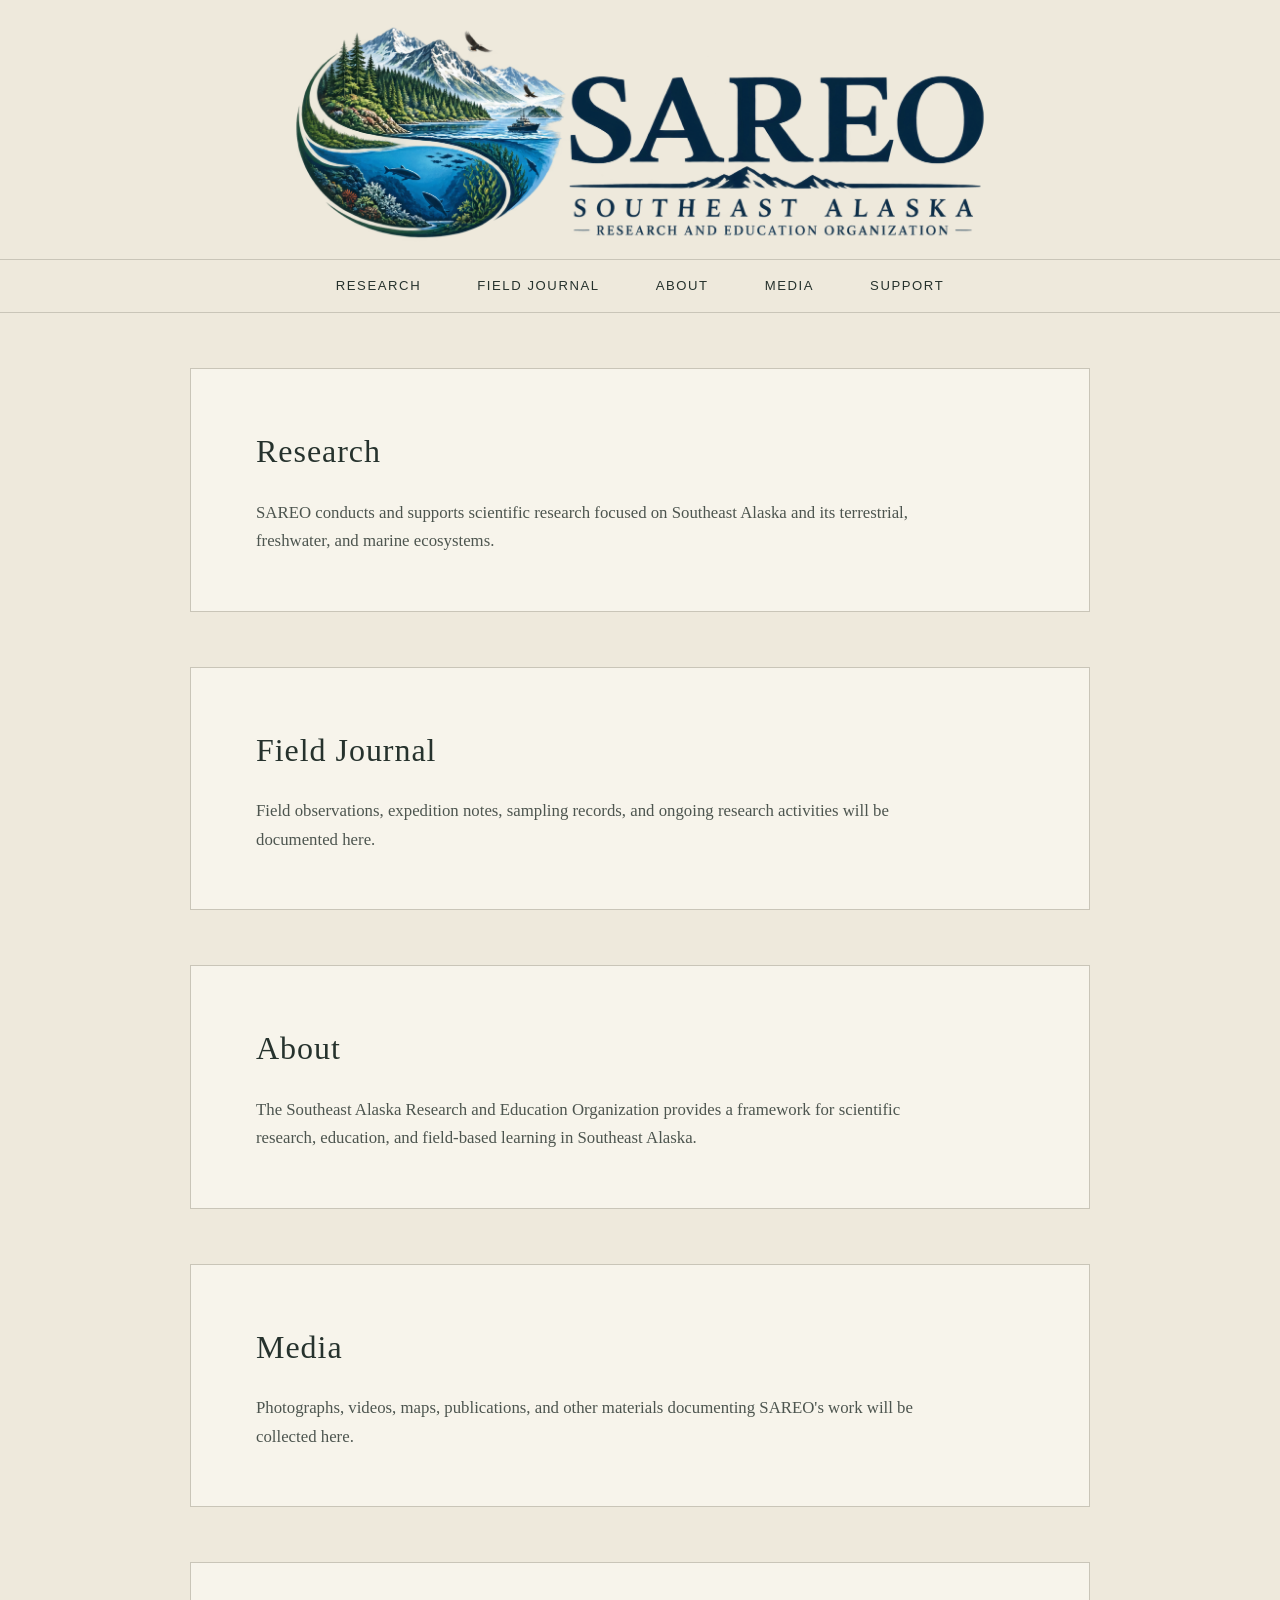
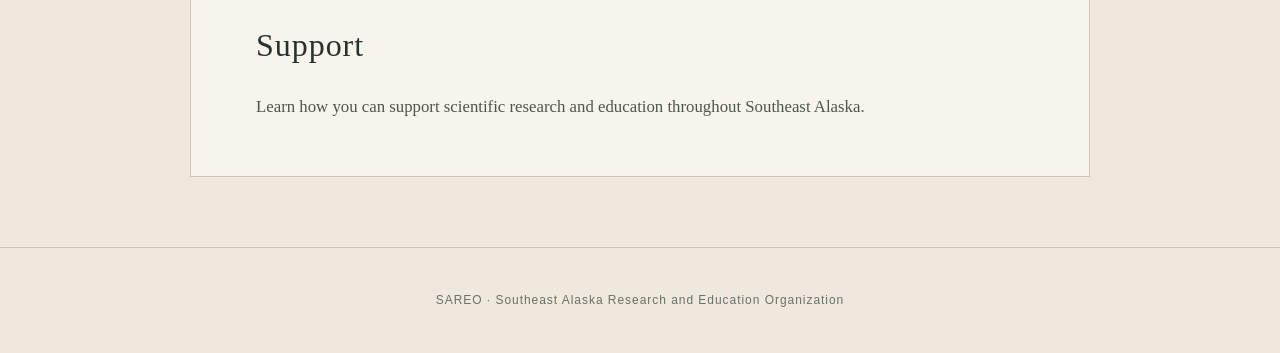
==== about.html @ 26b1ffad "Add about.html for SAREO website" ====
<!DOCTYPE html>
<html lang="en">
<head>
    <meta charset="UTF-8">
    <meta name="viewport" content="width=device-width, initial-scale=1.0">

    <title>SAREO | Southeast Alaska Research and Education Organization</title>

    <link rel="stylesheet" href="style.css">
</head>

<body>

    <header class="site-header">
        <img
            src="SAREOheader.png"
            alt="SAREO — Southeast Alaska Research and Education Organization"
        >
    </header>

    <nav class="navigation">
        <a href="#research">Research</a>
        <a href="#field-journal">Field Journal</a>
        <a href="#about">About</a>
        <a href="#media">Media</a>
        <a href="#support">Support</a>
    </nav>

    <main>

        <section id="research" class="section">
            <h1>Research</h1>
            <p>
                SAREO conducts and supports scientific research focused on
                Southeast Alaska and its terrestrial, freshwater, and marine
                ecosystems.
            </p>
        </section>

        <section id="field-journal" class="section">
            <h1>Field Journal</h1>
            <p>
                Field observations, expedition notes, sampling records, and
                ongoing research activities will be documented here.
            </p>
        </section>

        <section id="about" class="section">
            <h1>About</h1>
            <p>
                The Southeast Alaska Research and Education Organization
                provides a framework for scientific research, education, and
                field-based learning in Southeast Alaska.
            </p>
        </section>

        <section id="media" class="section">
            <h1>Media</h1>
            <p>
                Photographs, videos, maps, publications, and other materials
                documenting SAREO's work will be collected here.
            </p>
        </section>

        <section id="support" class="section">
            <h1>Support</h1>
            <p>
                Learn how you can support scientific research and education
                throughout Southeast Alaska.
            </p>
        </section>

    </main>

    <footer>
        <p>SAREO · Southeast Alaska Research and Education Organization</p>
    </footer>

</body>
</html>
---- style.css ----
/* --------------------------------------------------
   SAREO
   Simple, clean research-organization website
-------------------------------------------------- */

:root {
    --background: #eee9dc;
    --paper: #f7f4eb;
    --text: #26322d;
    --muted: #68716b;
    --line: #c9c5b8;
    --accent: #53685d;
}

/* Basic reset */

* {
    box-sizing: border-box;
}

html {
    scroll-behavior: smooth;
}

body {
    margin: 0;
    background: var(--background);
    color: var(--text);

    font-family:
        Georgia,
        "Times New Roman",
        serif;

    line-height: 1.7;
}

/* Header */

.site-header {
    width: 100%;
    background: var(--background);
    text-align: center;
    padding: 16px 20px 12px;
}

.site-header img {
    display: block;
    width: min(100%, 750px);
    height: auto;
    margin: 0 auto;
}

/* Navigation */

.navigation {
    display: flex;
    justify-content: center;
    align-items: center;
    flex-wrap: wrap;

    border-top: 1px solid var(--line);
    border-bottom: 1px solid var(--line);

    padding: 0 20px;
}

.navigation a {
    color: var(--text);
    text-decoration: none;

    padding: 15px 28px;

    font-family:
        Arial,
        Helvetica,
        sans-serif;

    font-size: 0.82rem;
    letter-spacing: 0.12em;
    text-transform: uppercase;

    transition: background-color 0.2s ease,
                color 0.2s ease;
}

.navigation a:hover {
    background: var(--accent);
    color: var(--paper);
}

/* Main content */

main {
    width: min(100% - 40px, 900px);
    margin: 0 auto;
}

/* Sections */

.section {
    background: var(--paper);

    margin: 55px 0;
    padding: 55px 65px;

    border: 1px solid var(--line);
}

.section h1 {
    margin: 0 0 20px;

    font-size: 2rem;
    font-weight: normal;

    letter-spacing: 0.03em;
}

.section p {
    max-width: 700px;

    margin: 0;

    color: #4d554f;
    font-size: 1.05rem;
}

/* Footer */

footer {
    border-top: 1px solid var(--line);

    padding: 30px 20px;
    margin-top: 70px;

    text-align: center;

    color: var(--muted);

    font-family:
        Arial,
        Helvetica,
        sans-serif;

    font-size: 0.75rem;
    letter-spacing: 0.08em;
}

/* Mobile */

@media (max-width: 600px) {

    .site-header {
        padding: 15px;
    }

    .navigation {
        display: block;
        padding: 0;
    }

    .navigation a {
        display: block;
        text-align: center;
        padding: 12px;
        border-bottom: 1px solid var(--line);
    }

    main {
        width: min(100% - 24px, 900px);
    }

    .section {
        margin: 30px 0;
        padding: 35px 25px;
    }

    .section h1 {
        font-size: 1.7rem;
    }
}
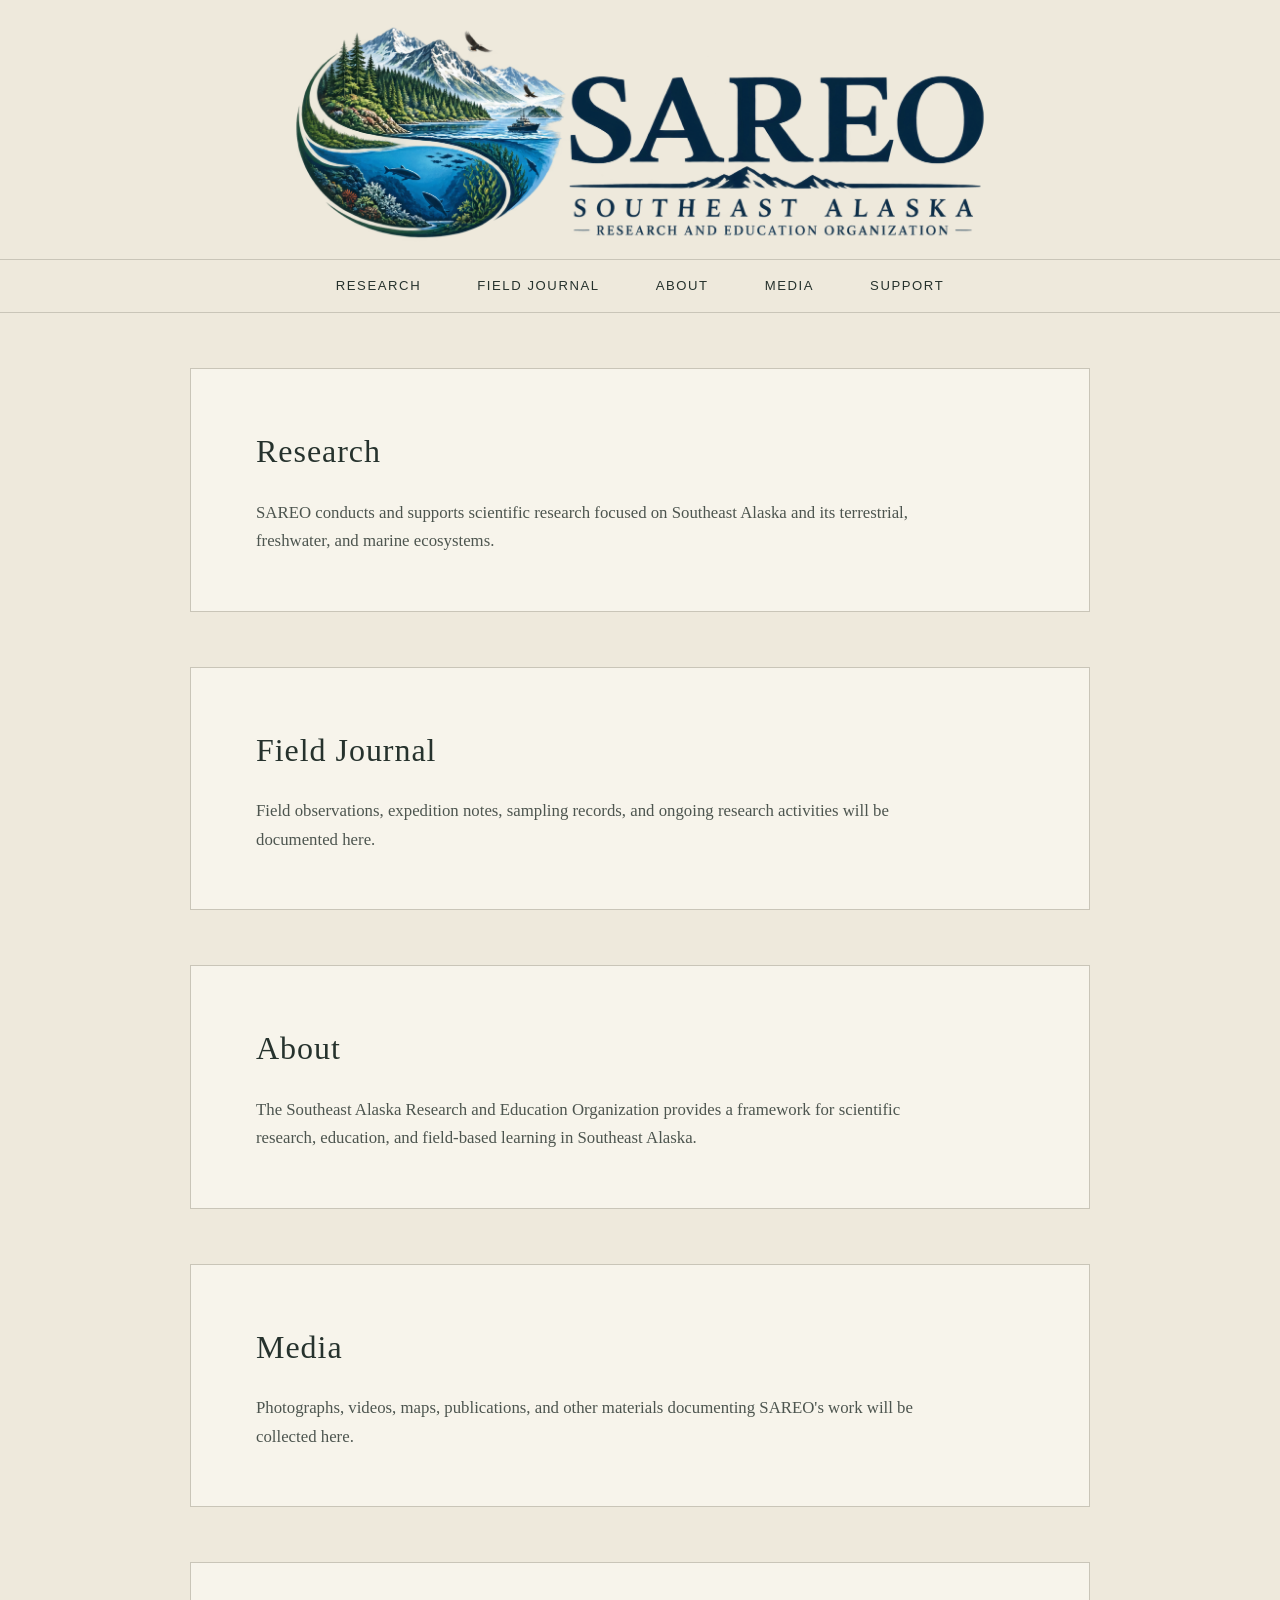
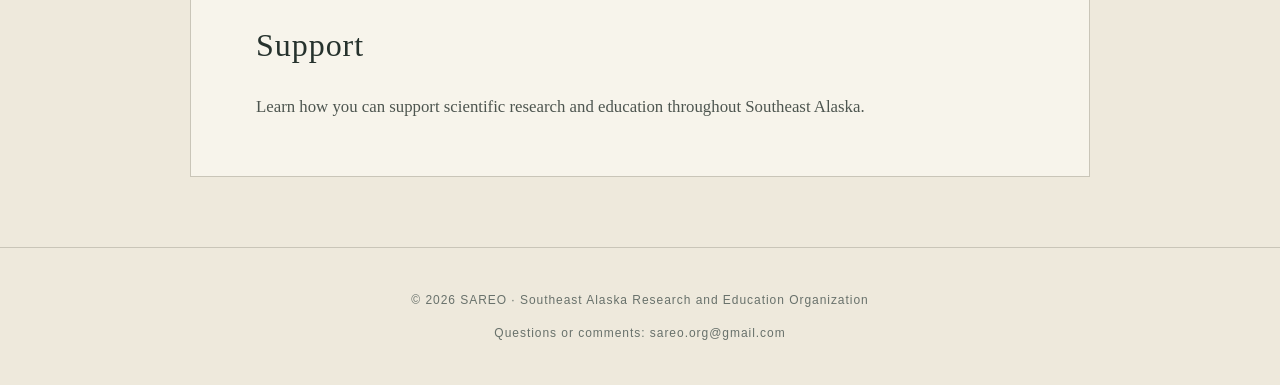
==== commit 88910081: "Modify footer content in about.html Updated footer to include copyright year and contact email." ====
--- a/about.html
+++ b/about.html
@@ -12,19 +12,21 @@
 <body>
 
     <header class="site-header">
+    <a href="index.html">
         <img
             src="SAREOheader.png"
             alt="SAREO — Southeast Alaska Research and Education Organization"
         >
-    </header>
+    </a>
+</header>
 
     <nav class="navigation">
-        <a href="#research">Research</a>
-        <a href="#field-journal">Field Journal</a>
-        <a href="#about">About</a>
-        <a href="#media">Media</a>
-        <a href="#support">Support</a>
-    </nav>
+    <a href="research.html">Research</a>
+    <a href="field-journal.html">Field Journal</a>
+    <a href="about.html">About</a>
+    <a href="media.html">Media</a>
+    <a href="support.html">Support</a>
+</nav>
 
     <main>
 
@@ -73,8 +75,9 @@
     </main>
 
     <footer>
-        <p>SAREO · Southeast Alaska Research and Education Organization</p>
-    </footer>
+    <p>© 2026 SAREO · Southeast Alaska Research and Education Organization</p>
+    <p>Questions or comments: sareo.org@gmail.com</p>
+</footer>
 
 </body>
 </html>
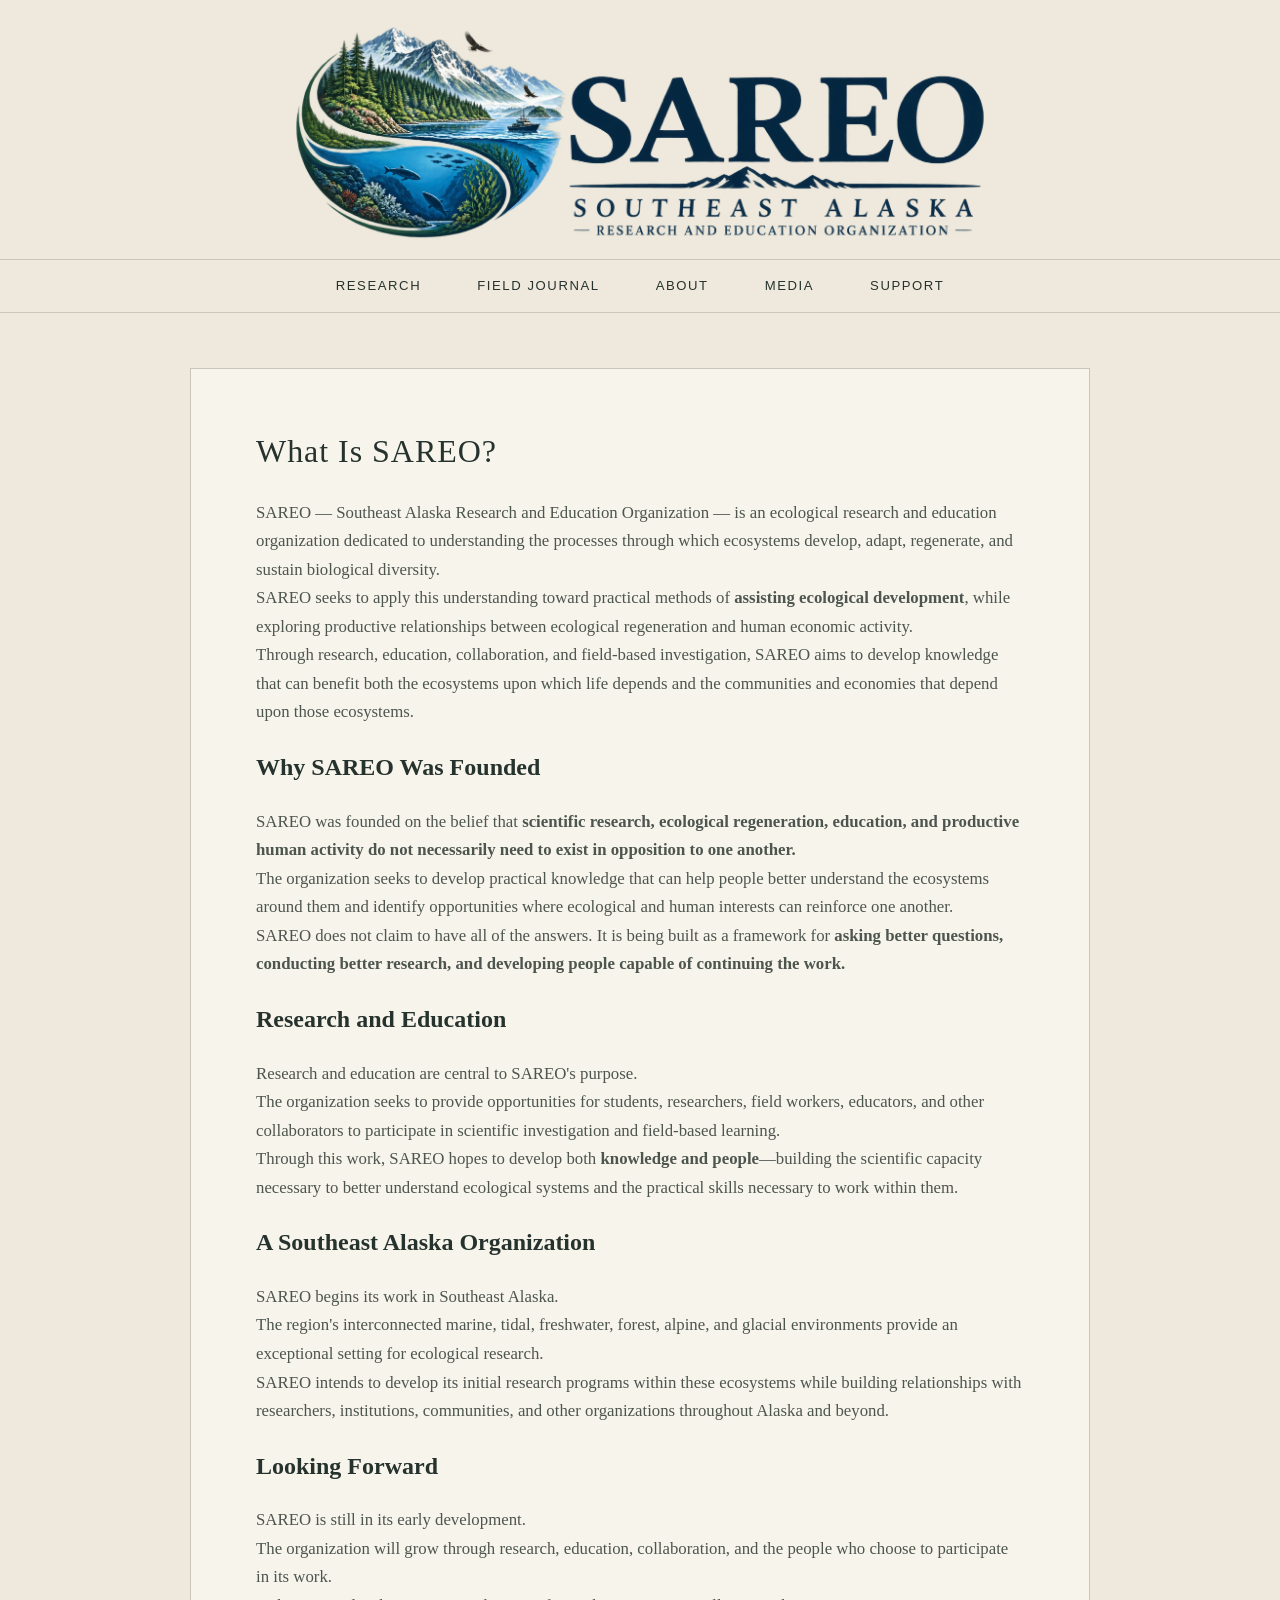
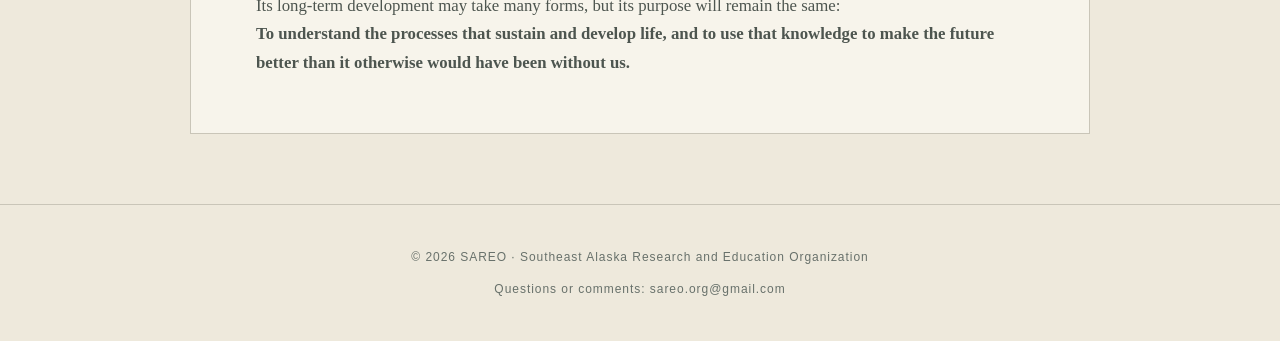
==== commit f80f799b: "Revise about section with SAREO's mission and goals Added detailed information about SAREO's mission" ====
--- a/about.html
+++ b/about.html
@@ -30,47 +30,120 @@
 
     <main>
 
-        <section id="research" class="section">
-            <h1>Research</h1>
-            <p>
-                SAREO conducts and supports scientific research focused on
-                Southeast Alaska and its terrestrial, freshwater, and marine
-                ecosystems.
-            </p>
-        </section>
+       <section id="about" class="section">
 
-        <section id="field-journal" class="section">
-            <h1>Field Journal</h1>
-            <p>
-                Field observations, expedition notes, sampling records, and
-                ongoing research activities will be documented here.
-            </p>
-        </section>
+    <h1>What Is SAREO?</h1>
 
-        <section id="about" class="section">
-            <h1>About</h1>
-            <p>
-                The Southeast Alaska Research and Education Organization
-                provides a framework for scientific research, education, and
-                field-based learning in Southeast Alaska.
-            </p>
-        </section>
+    <p>
+        SAREO — Southeast Alaska Research and Education Organization — is an
+        ecological research and education organization dedicated to
+        understanding the processes through which ecosystems develop, adapt,
+        regenerate, and sustain biological diversity.
+    </p>
 
-        <section id="media" class="section">
-            <h1>Media</h1>
-            <p>
-                Photographs, videos, maps, publications, and other materials
-                documenting SAREO's work will be collected here.
-            </p>
-        </section>
+    <p>
+        SAREO seeks to apply this understanding toward practical methods of
+        <strong>assisting ecological development</strong>, while exploring
+        productive relationships between ecological regeneration and human
+        economic activity.
+    </p>
 
-        <section id="support" class="section">
-            <h1>Support</h1>
-            <p>
-                Learn how you can support scientific research and education
-                throughout Southeast Alaska.
-            </p>
-        </section>
+    <p>
+        Through research, education, collaboration, and field-based
+        investigation, SAREO aims to develop knowledge that can benefit both
+        the ecosystems upon which life depends and the communities and
+        economies that depend upon those ecosystems.
+    </p>
+
+
+    <h2>Why SAREO Was Founded</h2>
+
+    <p>
+        SAREO was founded on the belief that
+        <strong>scientific research, ecological regeneration, education,
+        and productive human activity do not necessarily need to exist in
+        opposition to one another.</strong>
+    </p>
+
+    <p>
+        The organization seeks to develop practical knowledge that can help
+        people better understand the ecosystems around them and identify
+        opportunities where ecological and human interests can reinforce
+        one another.
+    </p>
+
+    <p>
+        SAREO does not claim to have all of the answers. It is being built as
+        a framework for <strong>asking better questions, conducting better
+        research, and developing people capable of continuing the work.</strong>
+    </p>
+
+
+    <h2>Research and Education</h2>
+
+    <p>
+        Research and education are central to SAREO's purpose.
+    </p>
+
+    <p>
+        The organization seeks to provide opportunities for students,
+        researchers, field workers, educators, and other collaborators to
+        participate in scientific investigation and field-based learning.
+    </p>
+
+    <p>
+        Through this work, SAREO hopes to develop both
+        <strong>knowledge and people</strong>—building the scientific
+        capacity necessary to better understand ecological systems and the
+        practical skills necessary to work within them.
+    </p>
+
+
+    <h2>A Southeast Alaska Organization</h2>
+
+    <p>
+        SAREO begins its work in Southeast Alaska.
+    </p>
+
+    <p>
+        The region's interconnected marine, tidal, freshwater, forest,
+        alpine, and glacial environments provide an exceptional setting for
+        ecological research.
+    </p>
+
+    <p>
+        SAREO intends to develop its initial research programs within these
+        ecosystems while building relationships with researchers,
+        institutions, communities, and other organizations throughout Alaska
+        and beyond.
+    </p>
+
+
+    <h2>Looking Forward</h2>
+
+    <p>
+        SAREO is still in its early development.
+    </p>
+
+    <p>
+        The organization will grow through research, education,
+        collaboration, and the people who choose to participate in its work.
+    </p>
+
+    <p>
+        Its long-term development may take many forms, but its purpose will
+        remain the same:
+    </p>
+
+    <p>
+        <strong>
+            To understand the processes that sustain and develop life, and
+            to use that knowledge to make the future better than it otherwise
+            would have been without us.
+        </strong>
+    </p>
+
+</section>
 
     </main>
 
--- a/style.css
+++ b/style.css
@@ -117,7 +117,7 @@
 }
 
 .section p {
-    max-width: 700px;
+    max-width: none;
 
     margin: 0;
 
@@ -179,3 +179,46 @@
         font-size: 1.7rem;
     }
 }
+
+.regional-image {
+    display: block;
+    width: 100%;
+    height: auto;
+}
+
+.home-intro {
+    text-align: center;
+}
+
+.home-intro p {
+    margin-bottom: 1.5rem;
+}
+
+.research-image {
+    width: 100%;
+    margin: 40px 0;
+    padding: 0;
+    text-align: center;
+}
+
+.research-image img {
+    display: block;
+    width: 100%;
+    height: auto;
+    margin: 0 auto;
+}
+
+.research-image figcaption {
+    margin-top: 8px;
+    color: var(--muted);
+    font-family:
+        Arial,
+        Helvetica,
+        sans-serif;
+    font-size: 0.65rem;
+    letter-spacing: 0.04em;
+}
+
+#research p {
+    margin-bottom: 1.5rem;
+}
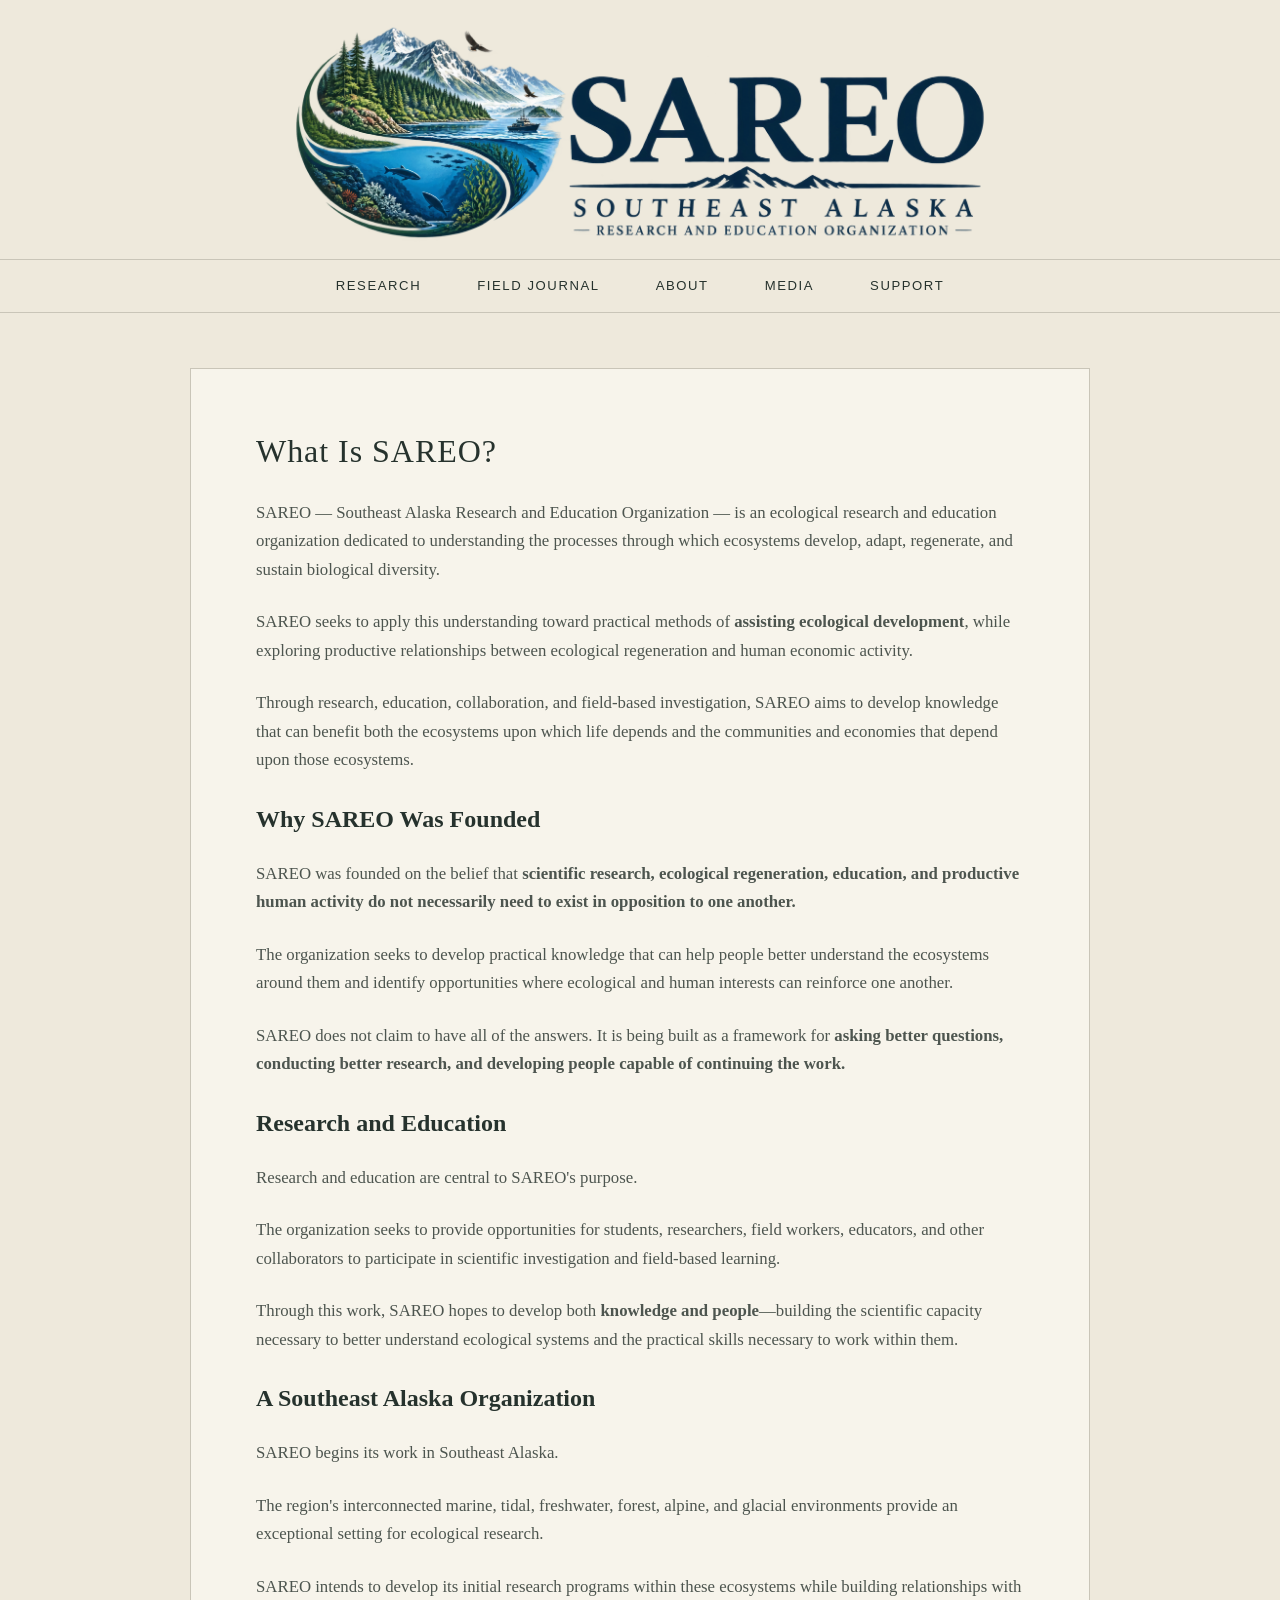
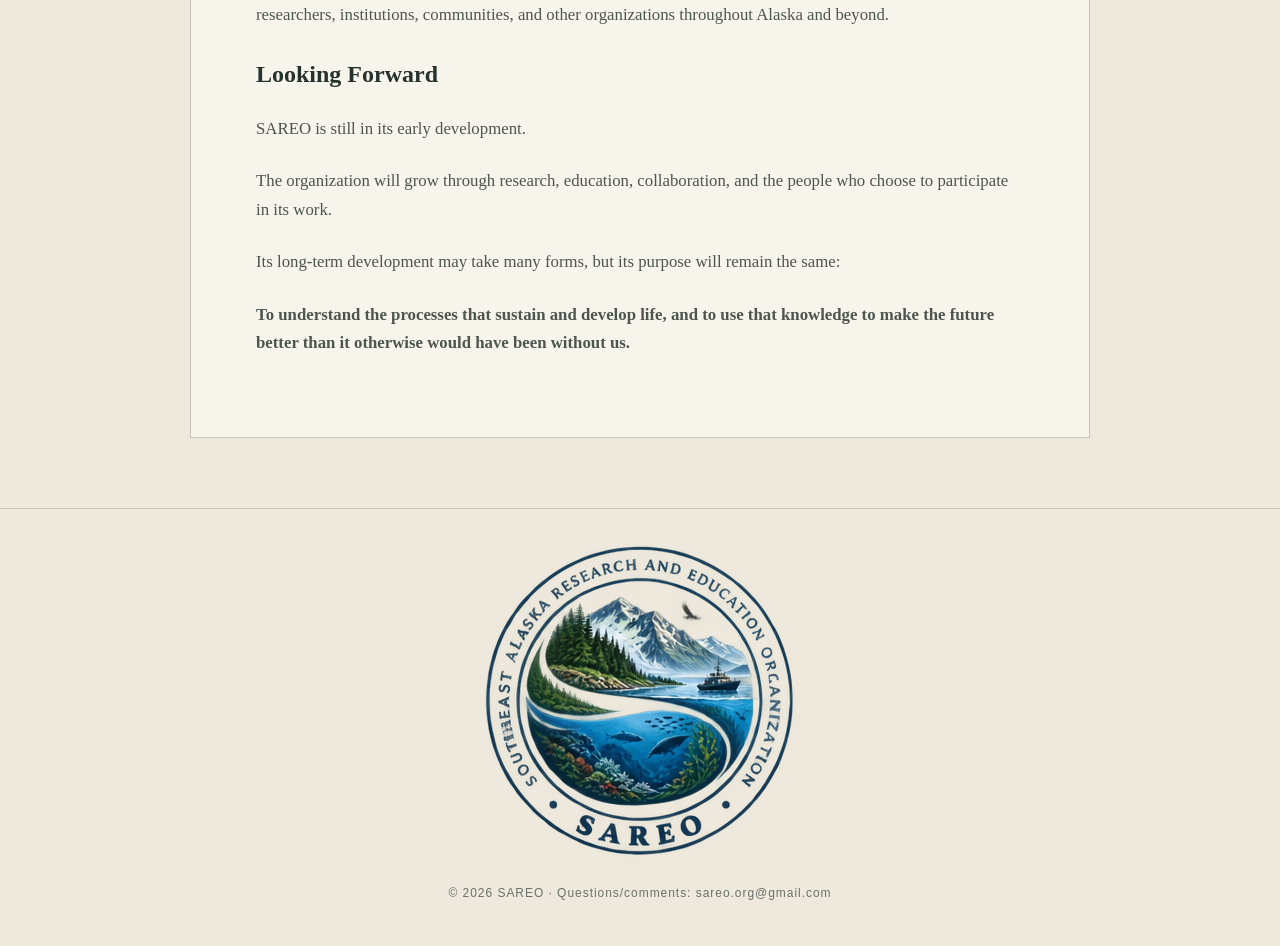
==== commit 3bf5a8b0: "Update footer content and add logo" ====
--- a/about.html
+++ b/about.html
@@ -148,8 +148,17 @@
     </main>
 
     <footer>
-    <p>© 2026 SAREO · Southeast Alaska Research and Education Organization</p>
-    <p>Questions or comments: sareo.org@gmail.com</p>
+
+    <img
+        src="SAREOfooter.png"
+        alt="SAREO"
+        class="footer-logo"
+    >
+
+    <p>
+        © 2026 SAREO · Questions/comments: sareo.org@gmail.com
+    </p>
+
 </footer>
 
 </body>
--- a/style.css
+++ b/style.css
@@ -222,3 +222,11 @@
 #research p {
     margin-bottom: 1.5rem;
 }
+
+#about p {
+    margin-bottom: 1.5rem;
+}
+
+#field-journal p {
+    margin-bottom: 1.5rem;
+}
